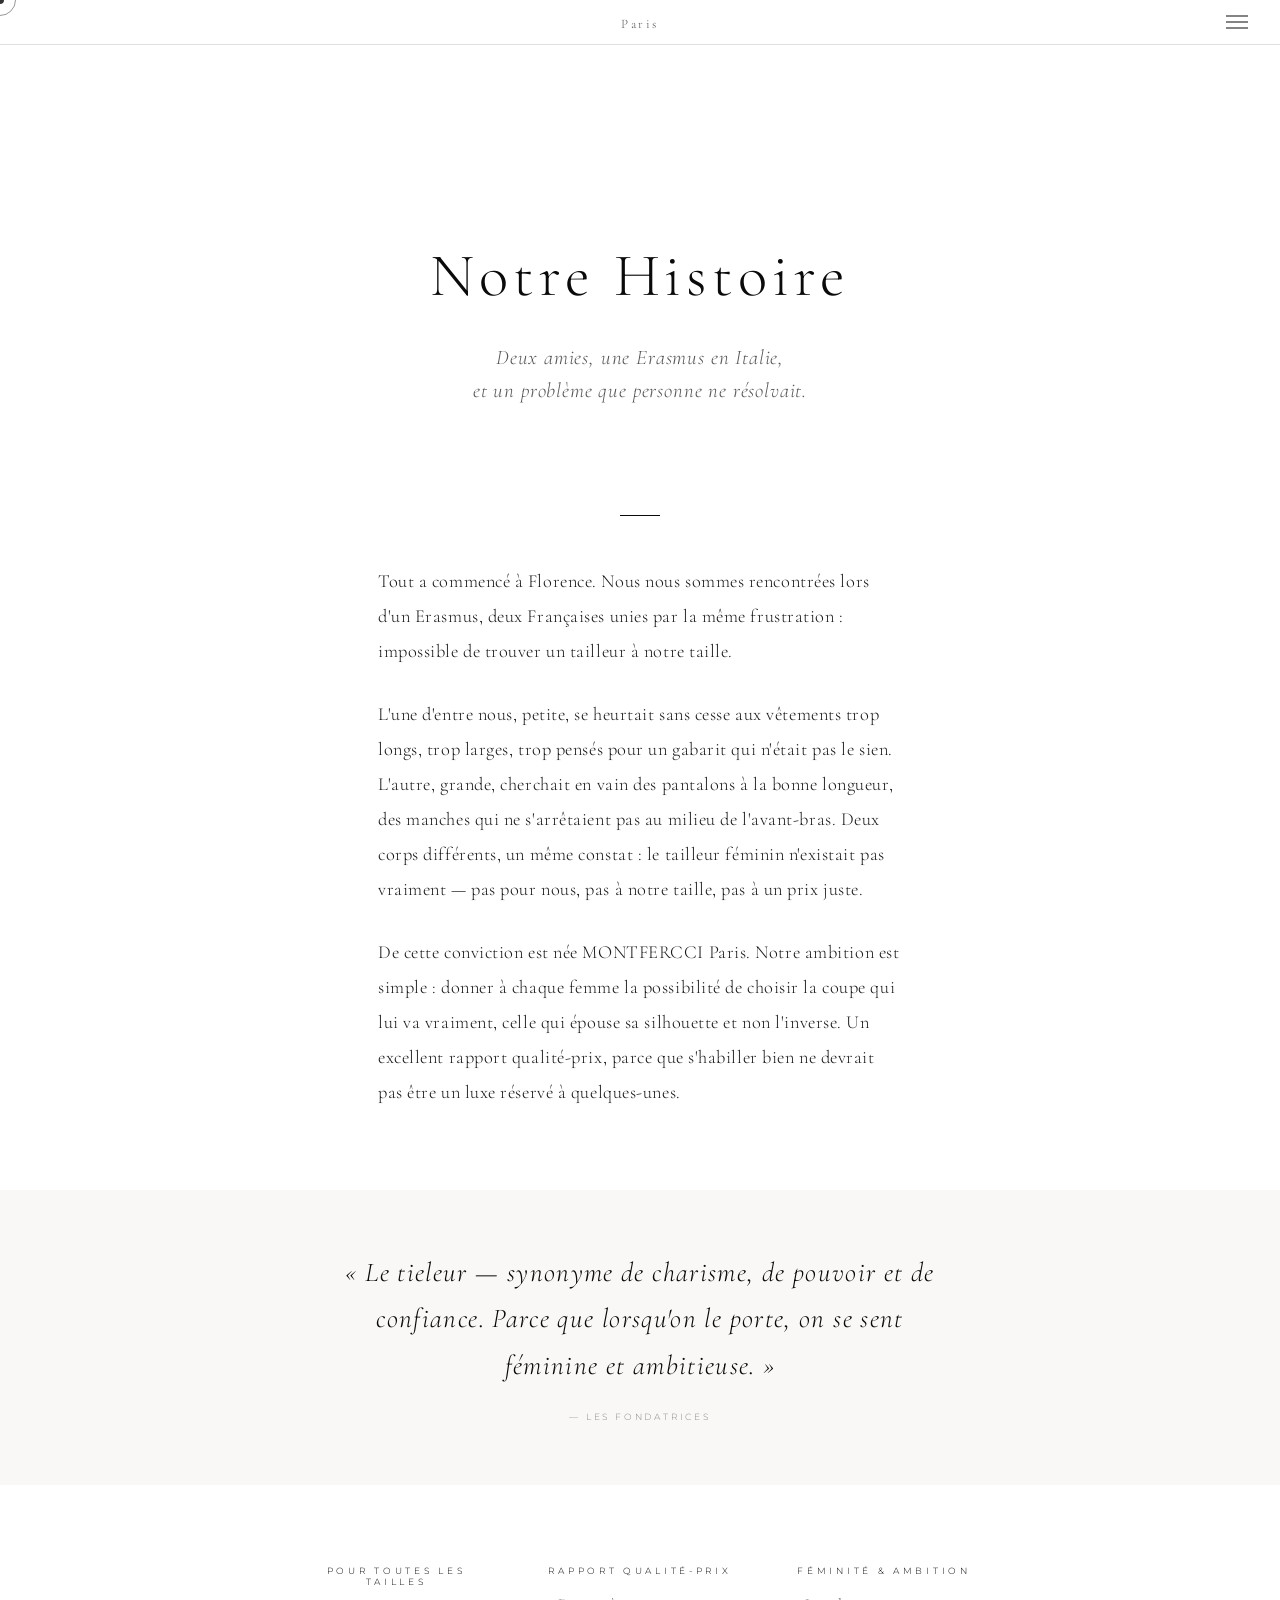
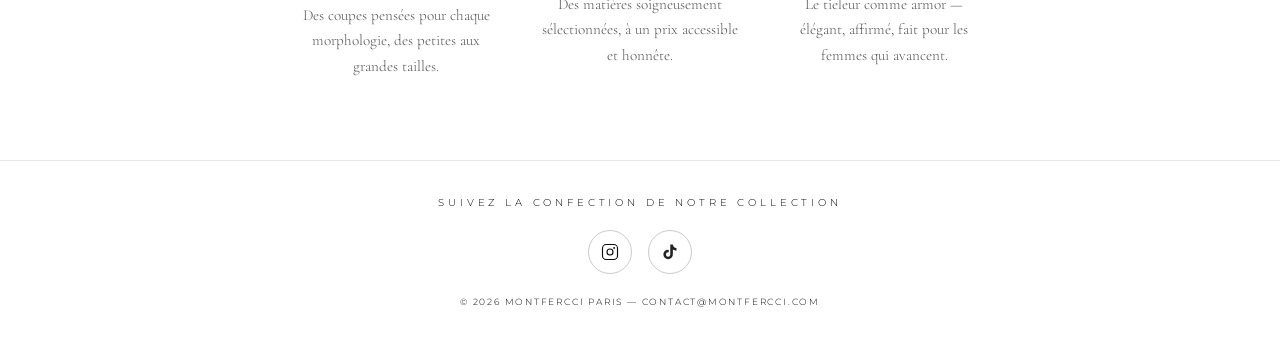
==== notre-histoire.html @ 8227d82a "Update Notre Histoire with founders' real story" ====
<!DOCTYPE html>
<html lang="fr">
<head>
<meta charset="UTF-8">
<meta name="viewport" content="width=device-width, initial-scale=1.0">
<title>Notre Histoire — MONTFERCCI Paris</title>
<link href="https://fonts.googleapis.com/css2?family=Cormorant+Garamond:ital,wght@0,300;0,400;0,500;1,300;1,400&family=Montserrat:wght@300;400&display=swap" rel="stylesheet">
<style>
*,*::before,*::after{margin:0;padding:0;box-sizing:border-box}
html{scroll-behavior:smooth}
body{background:#fff;color:#0a0a0a;font-family:'Montserrat',sans-serif;font-weight:300;overflow-x:hidden;cursor:none}

.cursor{position:fixed;width:8px;height:8px;background:#333333;border-radius:50%;pointer-events:none;z-index:9999;transform:translate(-50%,-50%)}
.cursor-ring{position:fixed;width:32px;height:32px;border:1px solid #333333;border-radius:50%;pointer-events:none;z-index:9998;transform:translate(-50%,-50%);transition:all .15s ease;opacity:.5}

header{
  position:fixed;top:0;left:0;right:0;z-index:100;
  padding:12px 48px;display:flex;align-items:center;justify-content:center;
  border-bottom:1px solid rgba(51,51,51,.15);
  background:rgba(255,255,255,.92);backdrop-filter:blur(12px);
  animation:slideDown .8s ease forwards;
}
.logo-link{text-decoration:none;display:flex;flex-direction:column;align-items:center;justify-content:center}
.logo-img{height:80px;width:auto;display:block}
.logo-tagline{display:block;font-family:'Cormorant Garamond',serif;font-size:13px;letter-spacing:.2em;color:#555;margin-top:4px}
.burger{position:absolute;right:24px;top:50%;transform:translateY(-50%);background:none;border:none;cursor:none;display:flex;flex-direction:column;gap:5px;padding:8px;z-index:110}
.burger span{display:block;width:22px;height:1px;background:#0a0a0a;transition:all .3s ease}
.dropdown-menu{position:fixed;top:0;right:0;width:260px;height:100vh;background:#fff;z-index:105;display:flex;flex-direction:column;justify-content:flex-start;padding:100px 40px 48px;transform:translateX(100%);transition:transform .4s cubic-bezier(.77,0,.175,1)}
.dropdown-menu.open{transform:translateX(0)}
.dropdown-menu a{font-family:'Cormorant Garamond',serif;font-size:1.6rem;font-weight:300;letter-spacing:.06em;color:#0a0a0a;text-decoration:none;padding:14px 0;border-bottom:1px solid rgba(51,51,51,.1);cursor:none;transition:opacity .2s}
.dropdown-menu a:last-child{border-bottom:none}
.dropdown-menu a:hover{opacity:.4}
.menu-overlay{position:fixed;inset:0;background:rgba(0,0,0,.2);z-index:104;opacity:0;pointer-events:none;transition:opacity .4s}
.menu-overlay.open{opacity:1;pointer-events:all}

.page-content{padding-top:160px;min-height:100vh}

.histoire-hero{
  text-align:center;
  padding:80px 48px 60px;
  max-width:780px;
  margin:0 auto;
  animation:fadeUp 1.1s .2s ease both;
}
.histoire-hero h1{
  font-family:'Cormorant Garamond',serif;
  font-size:clamp(2.2rem,6vw,3.8rem);
  font-weight:300;
  letter-spacing:.08em;
  margin-bottom:28px;
  line-height:1.2;
}
.histoire-hero .sous-titre{
  font-family:'Cormorant Garamond',serif;
  font-style:italic;
  font-size:clamp(1rem,2.5vw,1.3rem);
  font-weight:300;
  color:#555;
  letter-spacing:.04em;
  line-height:1.6;
}

.separateur{
  width:40px;
  height:1px;
  background:#0a0a0a;
  margin:48px auto;
  animation:fadeIn 1s .6s ease both;
}

.section-texte{
  max-width:620px;
  margin:0 auto;
  padding:0 48px 80px;
  animation:fadeUp 1.1s .4s ease both;
}
.section-texte p{
  font-family:'Cormorant Garamond',serif;
  font-size:clamp(1rem,2vw,1.15rem);
  font-weight:300;
  line-height:1.9;
  letter-spacing:.03em;
  color:#1a1a1a;
  margin-bottom:28px;
}
.section-texte p:last-child{margin-bottom:0}

.citation{
  text-align:center;
  padding:60px 48px;
  background:#f9f8f6;
  animation:fadeIn 1s .5s ease both;
}
.citation blockquote{
  font-family:'Cormorant Garamond',serif;
  font-style:italic;
  font-size:clamp(1.2rem,3vw,1.7rem);
  font-weight:300;
  letter-spacing:.05em;
  color:#0a0a0a;
  max-width:600px;
  margin:0 auto;
  line-height:1.7;
}
.citation cite{
  display:block;
  margin-top:20px;
  font-family:'Montserrat',sans-serif;
  font-size:.58rem;
  letter-spacing:.3em;
  text-transform:uppercase;
  color:#888;
  font-style:normal;
}

.valeurs{
  max-width:780px;
  margin:0 auto;
  padding:80px 48px;
  display:grid;
  grid-template-columns:repeat(3,1fr);
  gap:48px;
  animation:fadeUp 1.1s .5s ease both;
}
.valeur{text-align:center}
.valeur-titre{
  font-family:'Montserrat',sans-serif;
  font-size:.58rem;
  letter-spacing:.4em;
  text-transform:uppercase;
  margin-bottom:16px;
}
.valeur-texte{
  font-family:'Cormorant Garamond',serif;
  font-size:.95rem;
  line-height:1.7;
  color:#555;
}

footer{border-top:1px solid rgba(51,51,51,.12);padding:36px 48px 32px;display:flex;flex-direction:column;align-items:center;gap:22px;animation:fadeIn 1.2s 1.2s ease both}
.footer-label{font-size:.6rem;letter-spacing:.4em;color:#0a0a0a;text-transform:uppercase;text-align:center}
.social-links{display:flex;gap:16px}
.social-link{display:flex;align-items:center;justify-content:center;width:44px;height:44px;border:1px solid rgba(51,51,51,.25);border-radius:50%;color:#0a0a0a;text-decoration:none;transition:all .3s;cursor:none}
.social-link:hover{border-color:#0a0a0a}
.social-link svg{width:18px;height:18px}
.footer-bottom{font-size:.56rem;letter-spacing:.2em;color:#0a0a0a;text-transform:uppercase;text-align:center}

@keyframes fadeUp{from{opacity:0;transform:translateY(30px)}to{opacity:1;transform:translateY(0)}}
@keyframes fadeIn{from{opacity:0}to{opacity:1}}
@keyframes slideDown{from{opacity:0;transform:translateY(-20px)}to{opacity:1;transform:translateY(0)}}

@media(max-width:480px){
  header{padding:12px 24px}
  .histoire-hero{padding:60px 24px 40px}
  .section-texte{padding:0 24px 60px}
  .valeurs{grid-template-columns:1fr;gap:36px;padding:60px 24px}
  .citation{padding:48px 24px}
  footer{padding:36px 24px 32px}
}
</style>
</head>
<body>

<div class="cursor" id="cursor"></div>
<div class="cursor-ring" id="cursorRing"></div>

<header>
  <a href="index.html" class="logo-link">
    <img src="logo.png" alt="MONTFERCCI Paris" class="logo-img" onerror="this.style.display='none'">
    <span class="logo-tagline">Paris</span>
  </a>
  <button class="burger" id="burger" aria-label="Menu">
    <span></span><span></span><span></span>
  </button>
</header>
<div class="menu-overlay" id="menuOverlay"></div>
<nav class="dropdown-menu" id="dropdownMenu">
  <a href="index.html">Nos Tieleurs</a>
  <a href="notre-histoire.html">Notre Histoire</a>
</nav>

<main class="page-content">

  <div class="histoire-hero">
    <h1>Notre Histoire</h1>
    <p class="sous-titre">Deux amies, une Erasmus en Italie,<br>et un problème que personne ne résolvait.</p>
  </div>

  <div class="separateur"></div>

  <div class="section-texte">
    <p>Tout a commencé à Florence. Nous nous sommes rencontrées lors d'un Erasmus, deux Françaises unies par la même frustration : impossible de trouver un tailleur à notre taille.</p>
    <p>L'une d'entre nous, petite, se heurtait sans cesse aux vêtements trop longs, trop larges, trop pensés pour un gabarit qui n'était pas le sien. L'autre, grande, cherchait en vain des pantalons à la bonne longueur, des manches qui ne s'arrêtaient pas au milieu de l'avant-bras. Deux corps différents, un même constat : le tailleur féminin n'existait pas vraiment — pas pour nous, pas à notre taille, pas à un prix juste.</p>
    <p>De cette conviction est née MONTFERCCI Paris. Notre ambition est simple : donner à chaque femme la possibilité de choisir la coupe qui lui va vraiment, celle qui épouse sa silhouette et non l'inverse. Un excellent rapport qualité-prix, parce que s'habiller bien ne devrait pas être un luxe réservé à quelques-unes.</p>
  </div>

  <div class="citation">
    <blockquote>
      « Le tieleur — synonyme de charisme, de pouvoir et de confiance. Parce que lorsqu'on le porte, on se sent féminine et ambitieuse. »
      <cite>— Les fondatrices</cite>
    </blockquote>
  </div>

  <div class="valeurs">
    <div class="valeur">
      <p class="valeur-titre">Pour toutes les tailles</p>
      <p class="valeur-texte">Des coupes pensées pour chaque morphologie, des petites aux grandes tailles.</p>
    </div>
    <div class="valeur">
      <p class="valeur-titre">Rapport qualité-prix</p>
      <p class="valeur-texte">Des matières soigneusement sélectionnées, à un prix accessible et honnête.</p>
    </div>
    <div class="valeur">
      <p class="valeur-titre">Féminité & ambition</p>
      <p class="valeur-texte">Le tieleur comme armor — élégant, affirmé, fait pour les femmes qui avancent.</p>
    </div>
  </div>

</main>

<footer>
  <p class="footer-label">Suivez la confection de notre collection</p>
  <div class="social-links">
    <a href="https://instagram.com" target="_blank" class="social-link" aria-label="Instagram">
      <svg viewBox="0 0 24 24" fill="none" stroke="currentColor" stroke-width="1.5" stroke-linecap="round" stroke-linejoin="round"><rect x="2" y="2" width="20" height="20" rx="5"/><circle cx="12" cy="12" r="4"/><circle cx="17.5" cy="6.5" r=".5" fill="currentColor"/></svg>
    </a>
    <a href="https://tiktok.com" target="_blank" class="social-link" aria-label="TikTok">
      <svg viewBox="0 0 24 24" fill="currentColor"><path d="M19.59 6.69a4.83 4.83 0 0 1-3.77-4.25V2h-3.45v13.67a2.89 2.89 0 0 1-2.88 2.5 2.89 2.89 0 0 1-2.89-2.89 2.89 2.89 0 0 1 2.89-2.89c.28 0 .54.04.79.1V9.01a6.33 6.33 0 0 0-.79-.05 6.34 6.34 0 0 0-6.34 6.34 6.34 6.34 0 0 0 6.34 6.34 6.34 6.34 0 0 0 6.33-6.34V8.69a8.12 8.12 0 0 0 4.77 1.52V6.76a4.85 4.85 0 0 1-1-.07z" opacity=".9"/></svg>
    </a>
  </div>
  <p class="footer-bottom">© 2026 Montfercci Paris — contact@montfercci.com</p>
</footer>

<script>
const cursor = document.getElementById('cursor');
const cursorRing = document.getElementById('cursorRing');
let mouseX=0,mouseY=0,ringX=0,ringY=0;
document.addEventListener('mousemove',e=>{mouseX=e.clientX;mouseY=e.clientY;cursor.style.left=mouseX+'px';cursor.style.top=mouseY+'px'});
(function animRing(){ringX+=(mouseX-ringX)*.12;ringY+=(mouseY-ringY)*.12;cursorRing.style.left=ringX+'px';cursorRing.style.top=ringY+'px';requestAnimationFrame(animRing)})();
document.querySelectorAll('a,button').forEach(el=>{
  el.addEventListener('mouseenter',()=>{cursorRing.style.transform='translate(-50%,-50%) scale(1.5)';cursorRing.style.opacity='1'});
  el.addEventListener('mouseleave',()=>{cursorRing.style.transform='translate(-50%,-50%) scale(1)';cursorRing.style.opacity='.5'});
});
const burger = document.getElementById('burger');
const menu = document.getElementById('dropdownMenu');
const overlay = document.getElementById('menuOverlay');
burger.addEventListener('click', () => {
  menu.classList.toggle('open');
  overlay.classList.toggle('open');
});
overlay.addEventListener('click', () => {
  menu.classList.remove('open');
  overlay.classList.remove('open');
});
</script>
</body>
</html>
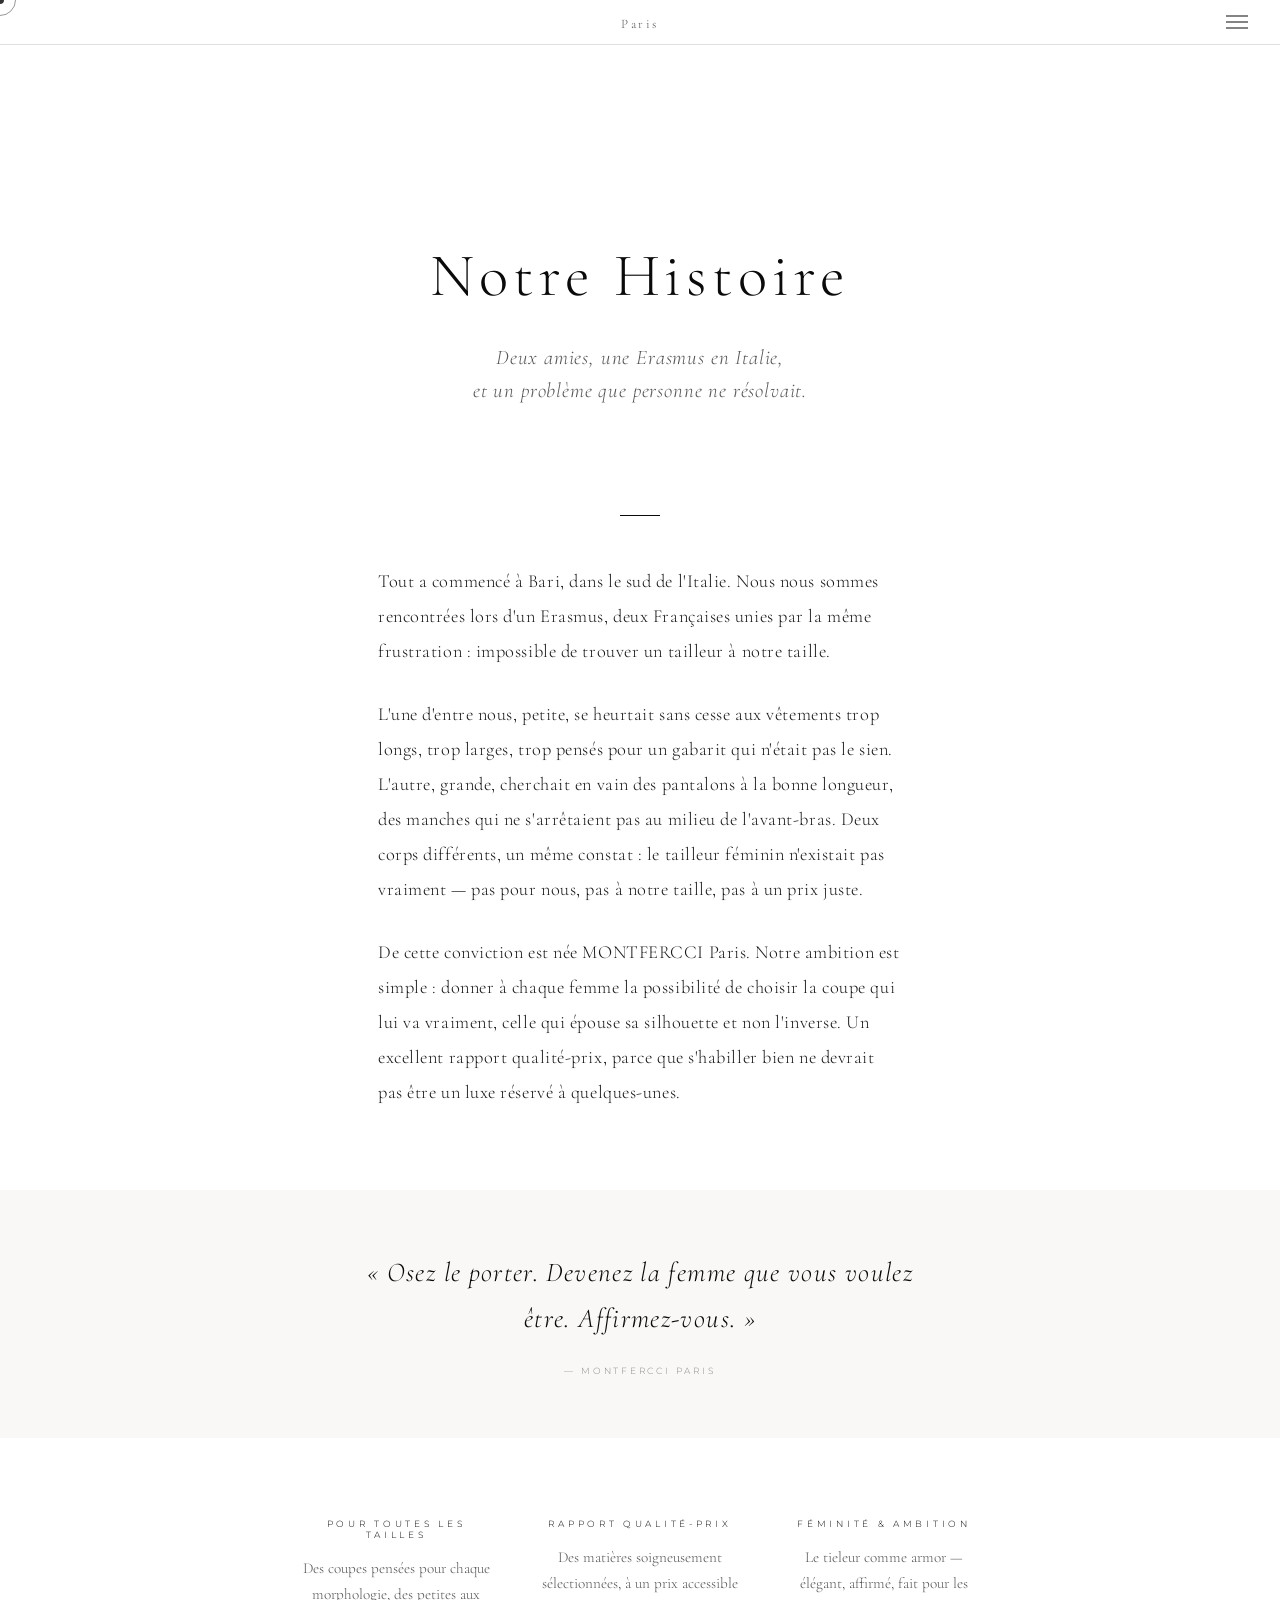
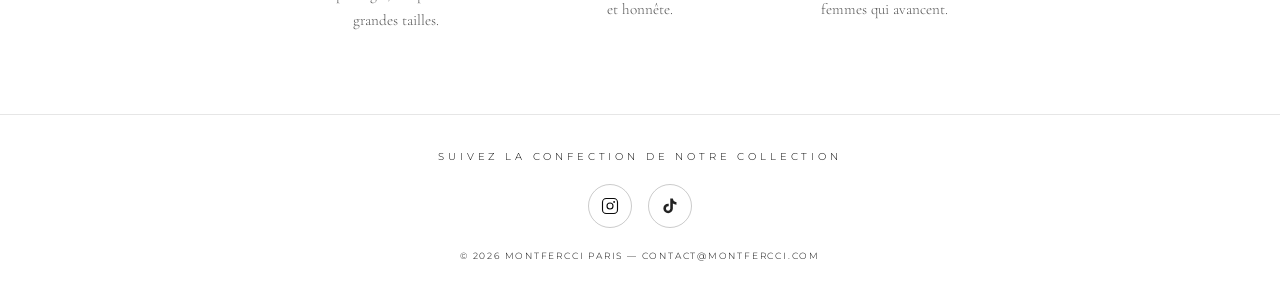
==== commit 0963c0aa: "Update story: Bari instead of Florence, new brand citation" ====
--- a/notre-histoire.html
+++ b/notre-histoire.html
@@ -189,15 +189,15 @@
   <div class="separateur"></div>
 
   <div class="section-texte">
-    <p>Tout a commencé à Florence. Nous nous sommes rencontrées lors d'un Erasmus, deux Françaises unies par la même frustration : impossible de trouver un tailleur à notre taille.</p>
+    <p>Tout a commencé à Bari, dans le sud de l'Italie. Nous nous sommes rencontrées lors d'un Erasmus, deux Françaises unies par la même frustration : impossible de trouver un tailleur à notre taille.</p>
     <p>L'une d'entre nous, petite, se heurtait sans cesse aux vêtements trop longs, trop larges, trop pensés pour un gabarit qui n'était pas le sien. L'autre, grande, cherchait en vain des pantalons à la bonne longueur, des manches qui ne s'arrêtaient pas au milieu de l'avant-bras. Deux corps différents, un même constat : le tailleur féminin n'existait pas vraiment — pas pour nous, pas à notre taille, pas à un prix juste.</p>
     <p>De cette conviction est née MONTFERCCI Paris. Notre ambition est simple : donner à chaque femme la possibilité de choisir la coupe qui lui va vraiment, celle qui épouse sa silhouette et non l'inverse. Un excellent rapport qualité-prix, parce que s'habiller bien ne devrait pas être un luxe réservé à quelques-unes.</p>
   </div>
 
   <div class="citation">
     <blockquote>
-      « Le tieleur — synonyme de charisme, de pouvoir et de confiance. Parce que lorsqu'on le porte, on se sent féminine et ambitieuse. »
-      <cite>— Les fondatrices</cite>
+      « Osez le porter. Devenez la femme que vous voulez être. Affirmez-vous. »
+      <cite>— Montfercci Paris</cite>
     </blockquote>
   </div>
 
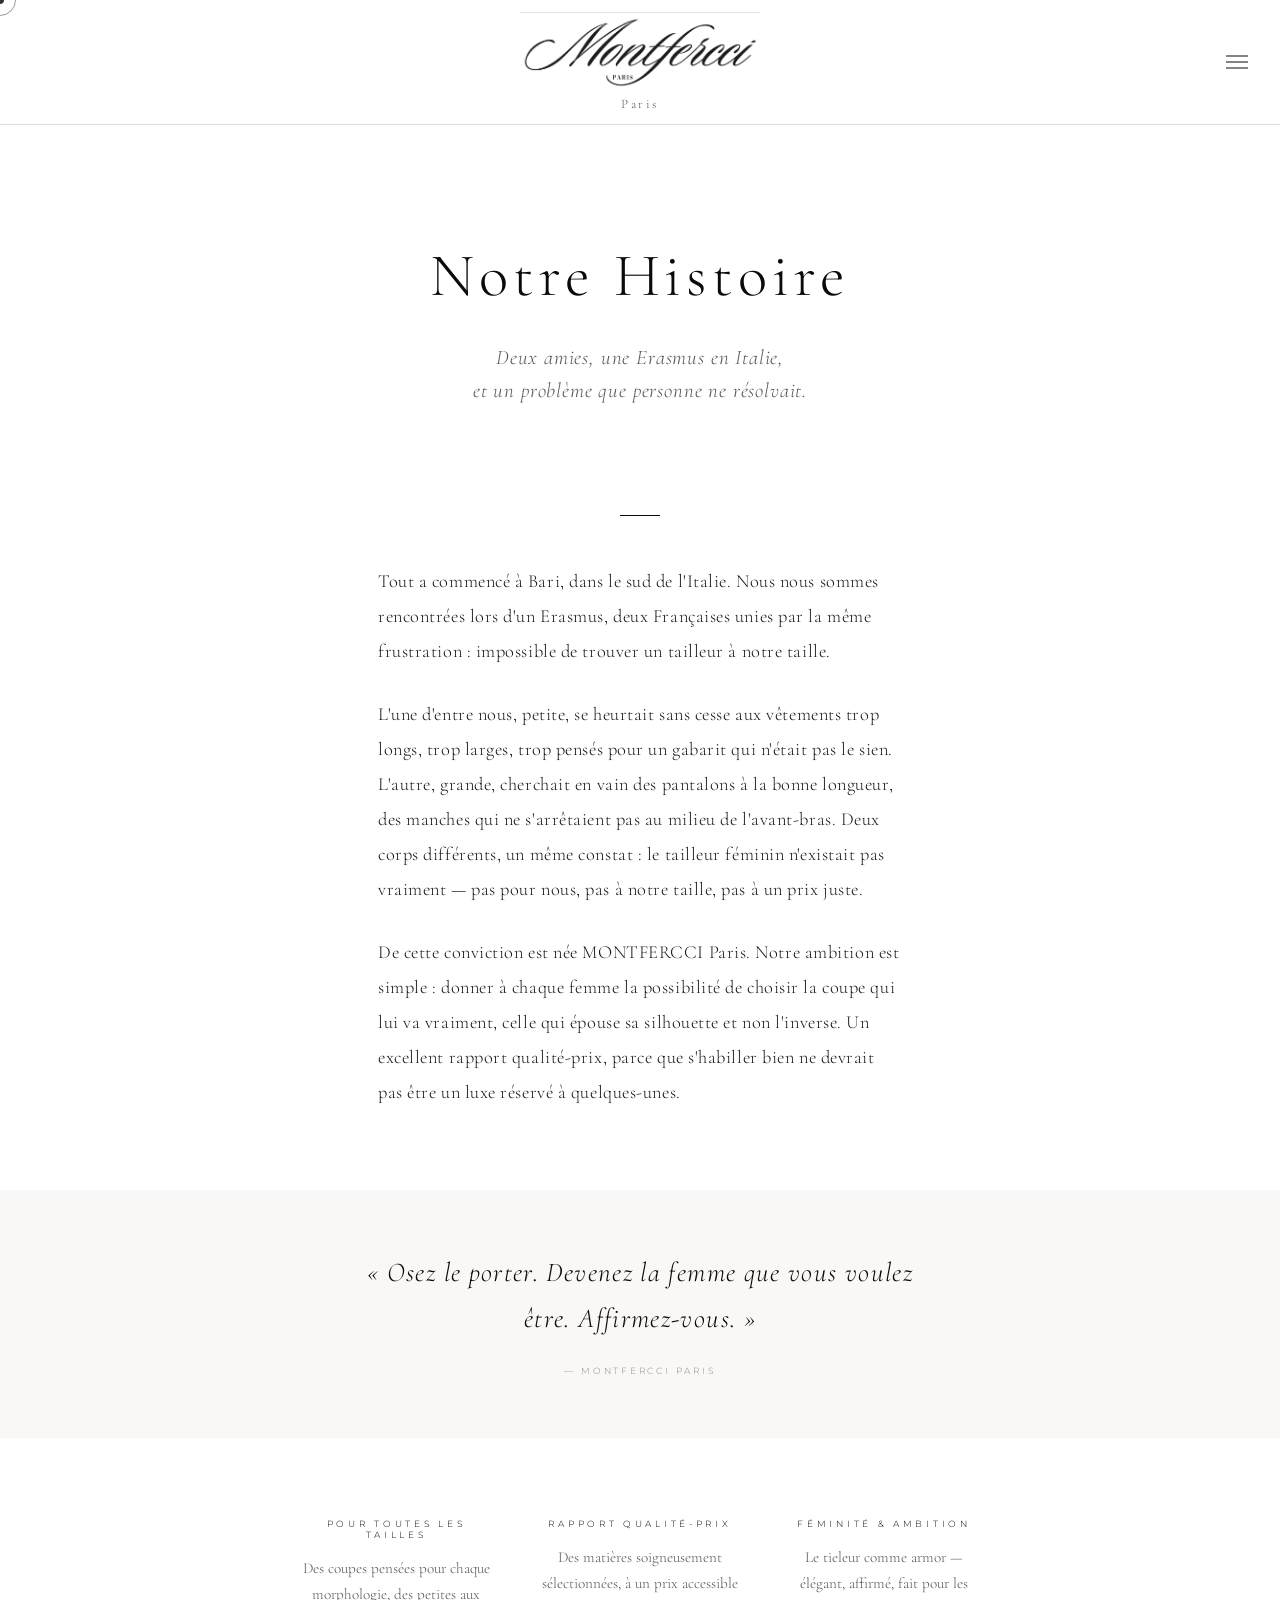
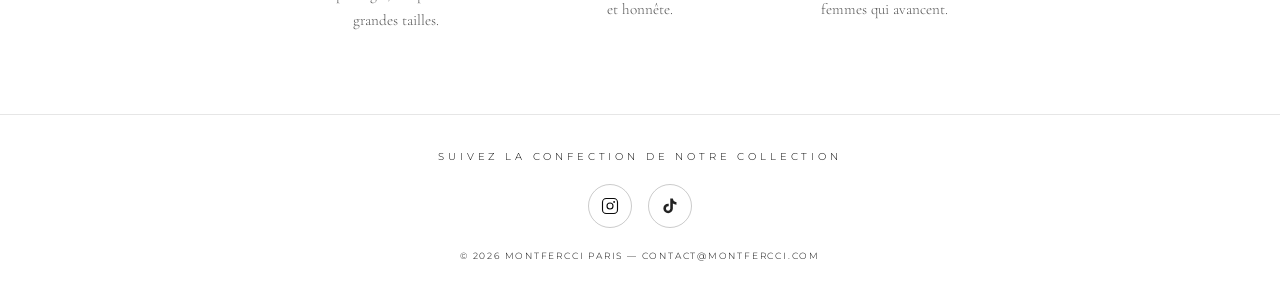
==== commit 079e29e9: "Embed base64 logo in Notre Histoire header so it always shows" ====
--- a/notre-histoire.html
+++ b/notre-histoire.html
@@ -166,7 +166,7 @@
 
 <header>
   <a href="index.html" class="logo-link">
-    <img src="logo.png" alt="MONTFERCCI Paris" class="logo-img" onerror="this.style.display='none'">
+    <img src="[data-uri]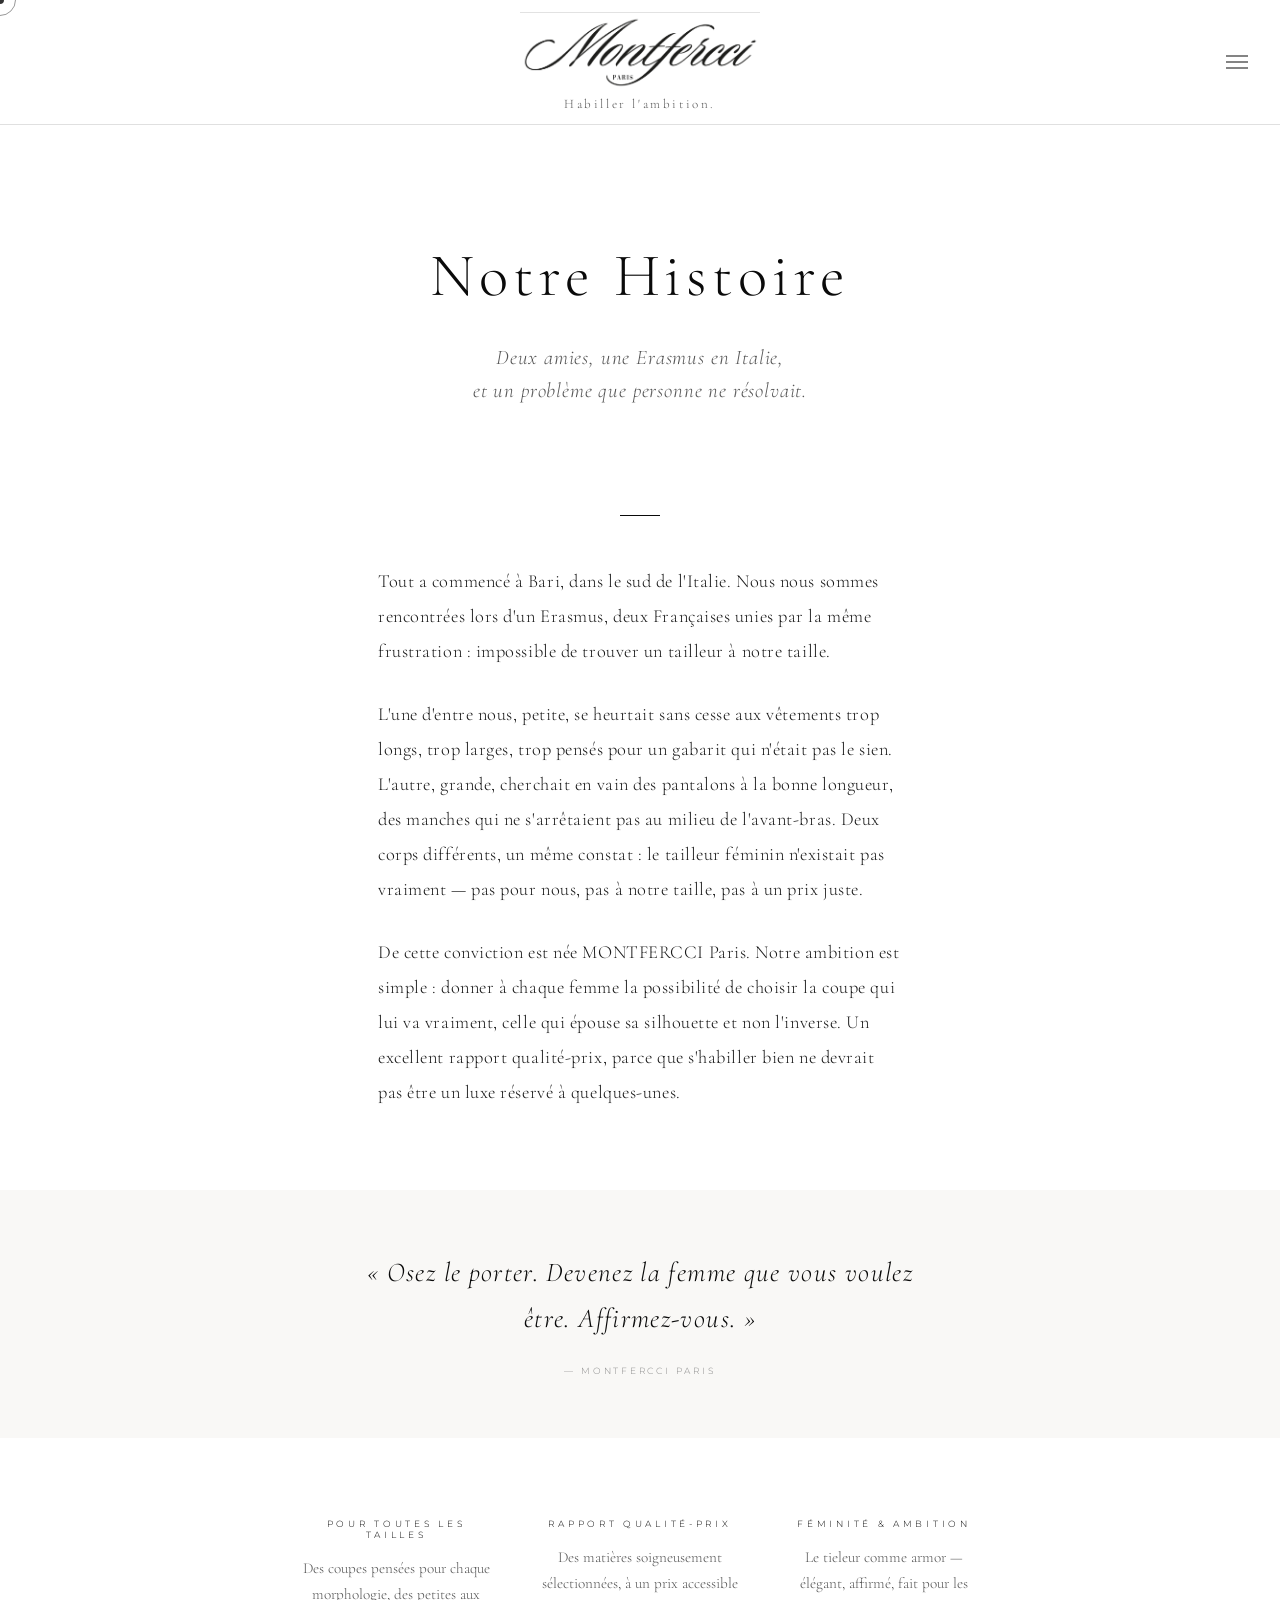
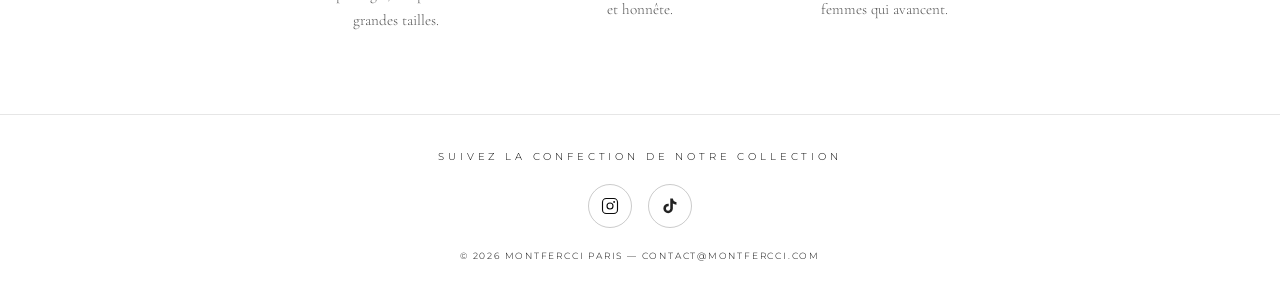
==== commit 38d8d10d: "Replace 'Paris' tagline with 'Habiller l'ambition.' in header" ====
--- a/notre-histoire.html
+++ b/notre-histoire.html
@@ -167,7 +167,7 @@
 <header>
   <a href="index.html" class="logo-link">
     <img src="[data-uri]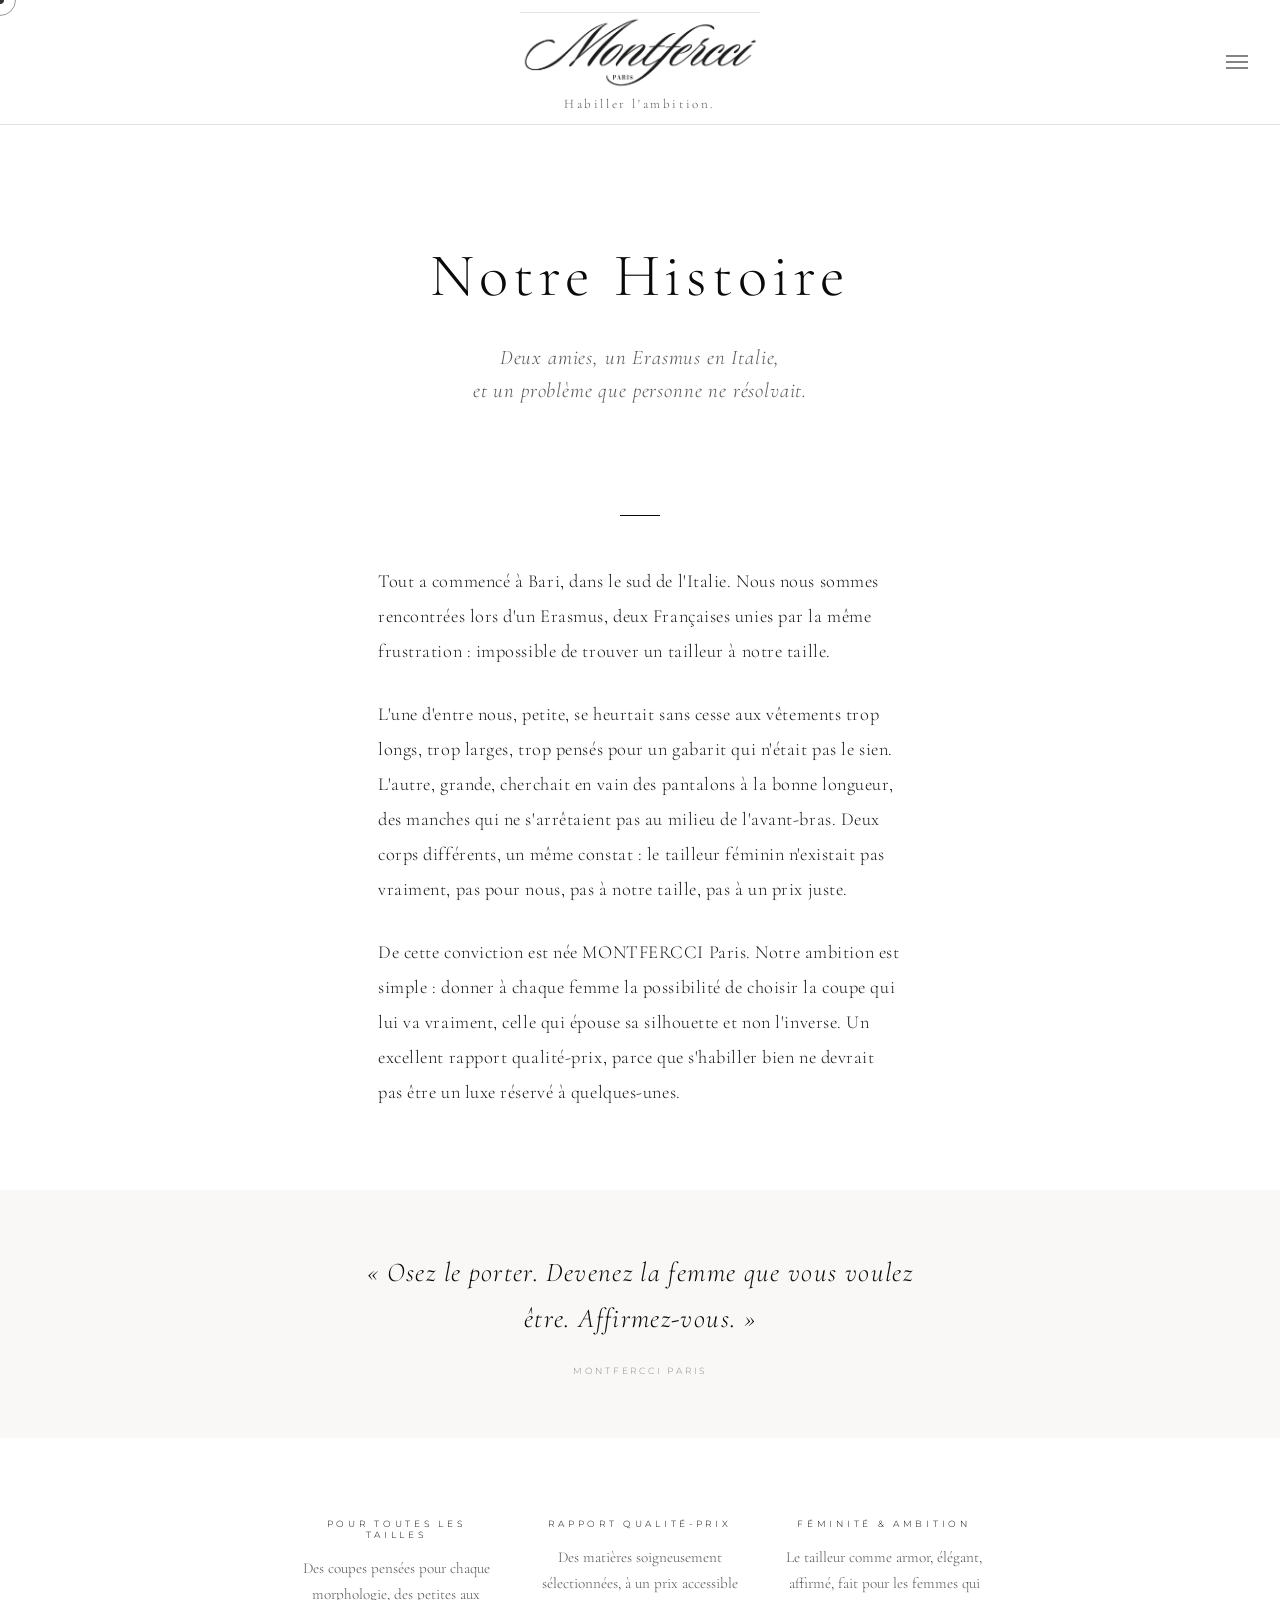
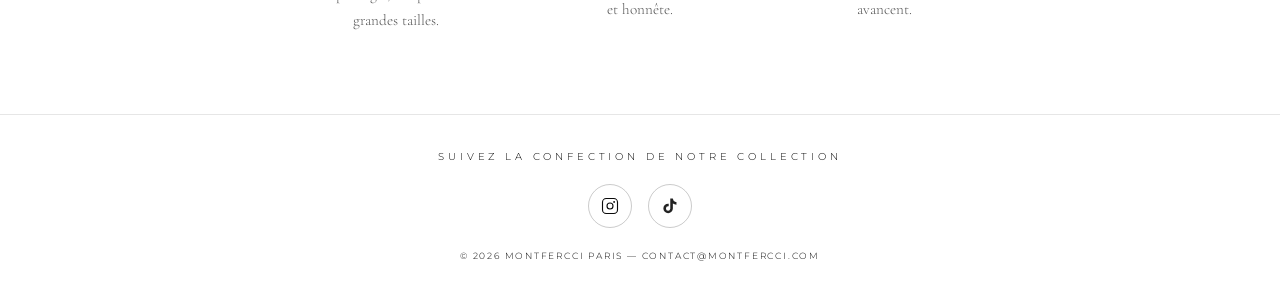
==== commit 264487c6: "Fix 'un Erasmus' typo and remove em dashes from Notre Histoire text" ====
--- a/notre-histoire.html
+++ b/notre-histoire.html
@@ -183,21 +183,21 @@
 
   <div class="histoire-hero">
     <h1>Notre Histoire</h1>
-    <p class="sous-titre">Deux amies, une Erasmus en Italie,<br>et un problème que personne ne résolvait.</p>
+    <p class="sous-titre">Deux amies, un Erasmus en Italie,<br>et un problème que personne ne résolvait.</p>
   </div>
 
   <div class="separateur"></div>
 
   <div class="section-texte">
     <p>Tout a commencé à Bari, dans le sud de l'Italie. Nous nous sommes rencontrées lors d'un Erasmus, deux Françaises unies par la même frustration : impossible de trouver un tailleur à notre taille.</p>
-    <p>L'une d'entre nous, petite, se heurtait sans cesse aux vêtements trop longs, trop larges, trop pensés pour un gabarit qui n'était pas le sien. L'autre, grande, cherchait en vain des pantalons à la bonne longueur, des manches qui ne s'arrêtaient pas au milieu de l'avant-bras. Deux corps différents, un même constat : le tailleur féminin n'existait pas vraiment — pas pour nous, pas à notre taille, pas à un prix juste.</p>
+    <p>L'une d'entre nous, petite, se heurtait sans cesse aux vêtements trop longs, trop larges, trop pensés pour un gabarit qui n'était pas le sien. L'autre, grande, cherchait en vain des pantalons à la bonne longueur, des manches qui ne s'arrêtaient pas au milieu de l'avant-bras. Deux corps différents, un même constat : le tailleur féminin n'existait pas vraiment, pas pour nous, pas à notre taille, pas à un prix juste.</p>
     <p>De cette conviction est née MONTFERCCI Paris. Notre ambition est simple : donner à chaque femme la possibilité de choisir la coupe qui lui va vraiment, celle qui épouse sa silhouette et non l'inverse. Un excellent rapport qualité-prix, parce que s'habiller bien ne devrait pas être un luxe réservé à quelques-unes.</p>
   </div>
 
   <div class="citation">
     <blockquote>
       « Osez le porter. Devenez la femme que vous voulez être. Affirmez-vous. »
-      <cite>— Montfercci Paris</cite>
+      <cite>Montfercci Paris</cite>
     </blockquote>
   </div>
 
@@ -212,7 +212,7 @@
     </div>
     <div class="valeur">
       <p class="valeur-titre">Féminité & ambition</p>
-      <p class="valeur-texte">Le tieleur comme armor — élégant, affirmé, fait pour les femmes qui avancent.</p>
+      <p class="valeur-texte">Le tailleur comme armor, élégant, affirmé, fait pour les femmes qui avancent.</p>
     </div>
   </div>
 
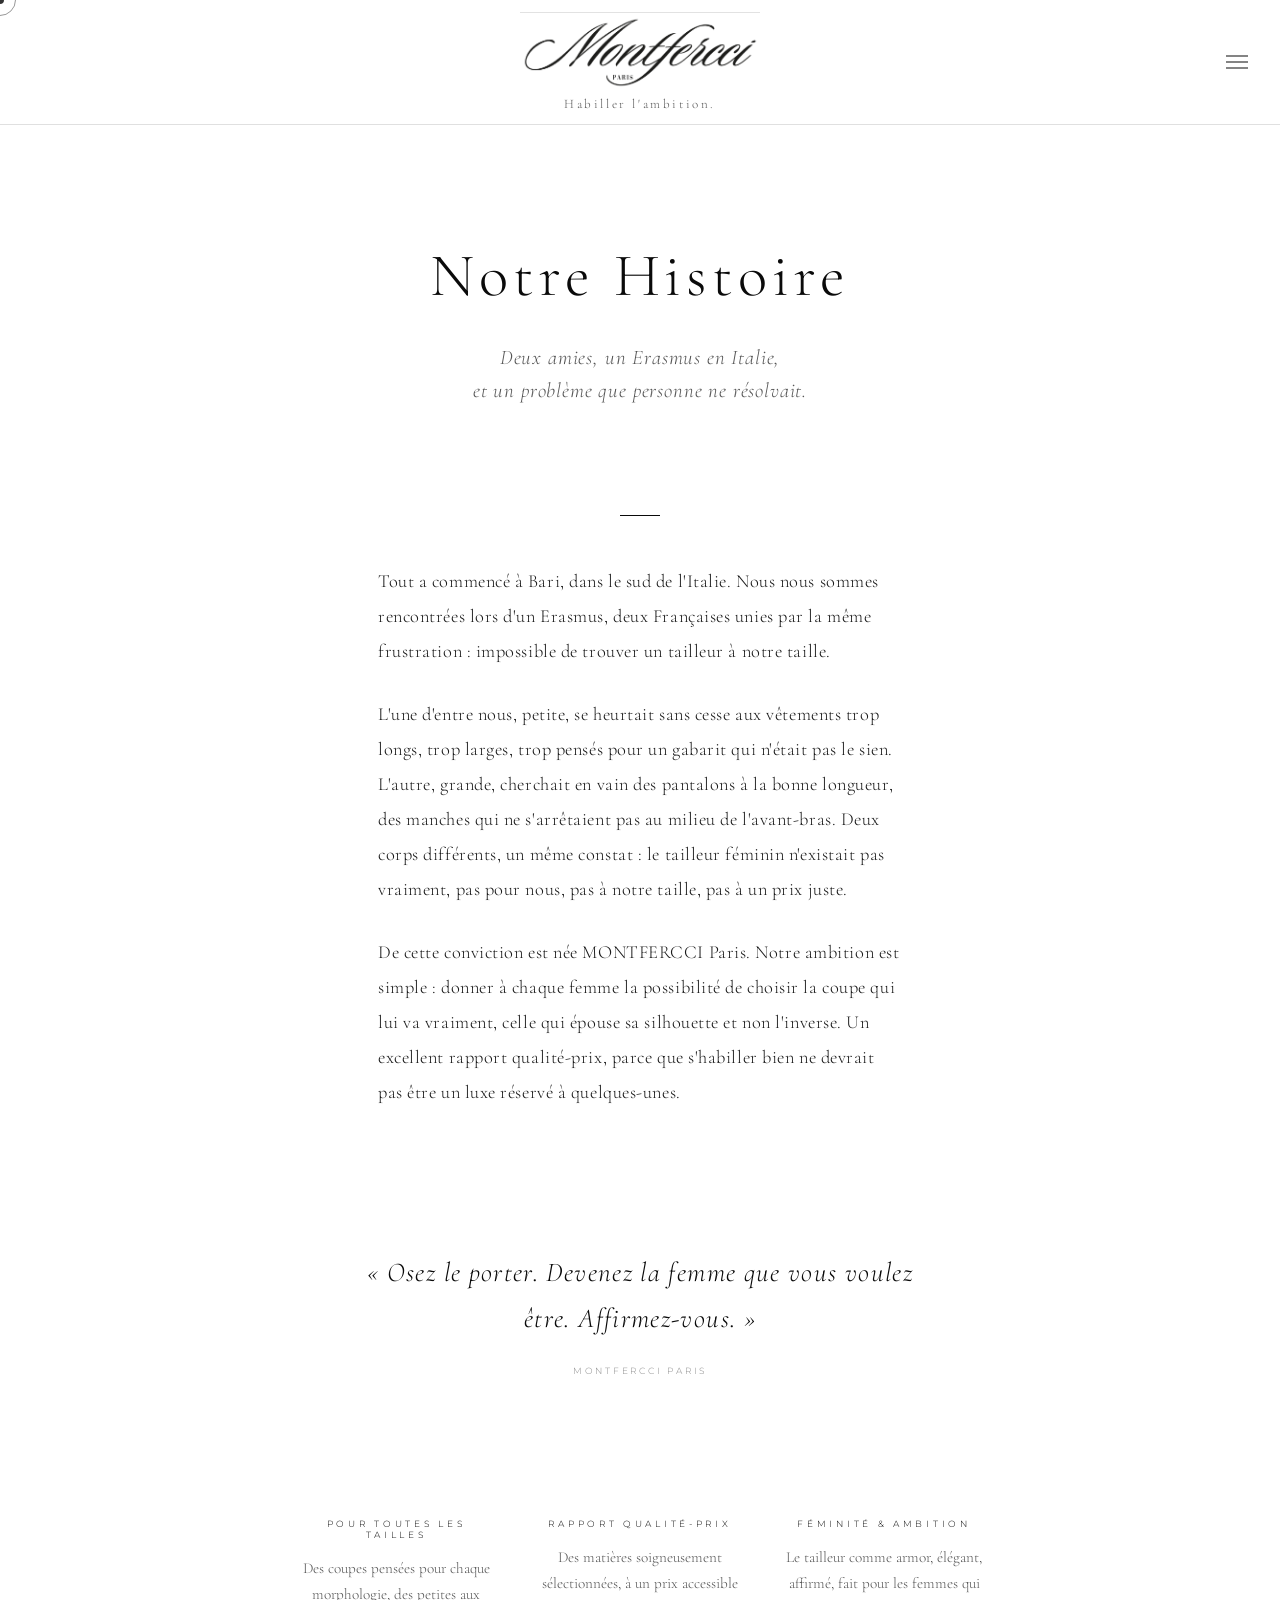
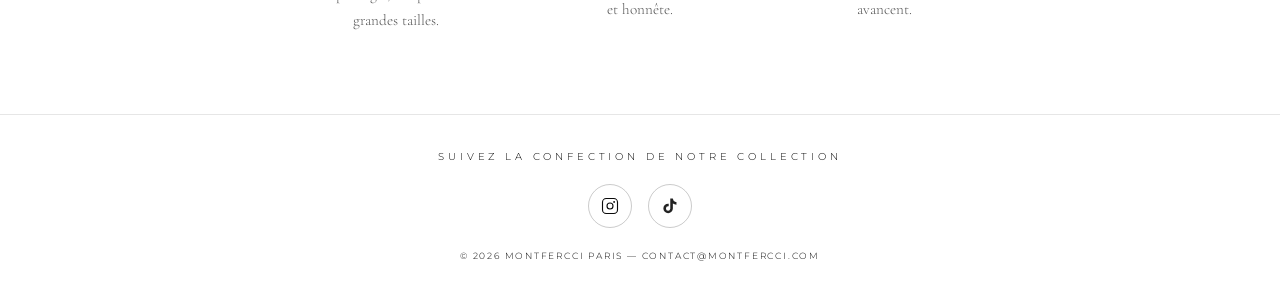
==== commit 29477c35: "Set citation section background to white" ====
--- a/notre-histoire.html
+++ b/notre-histoire.html
@@ -88,7 +88,7 @@
 .citation{
   text-align:center;
   padding:60px 48px;
-  background:#f9f8f6;
+  background:#fff;
   animation:fadeIn 1s .5s ease both;
 }
 .citation blockquote{
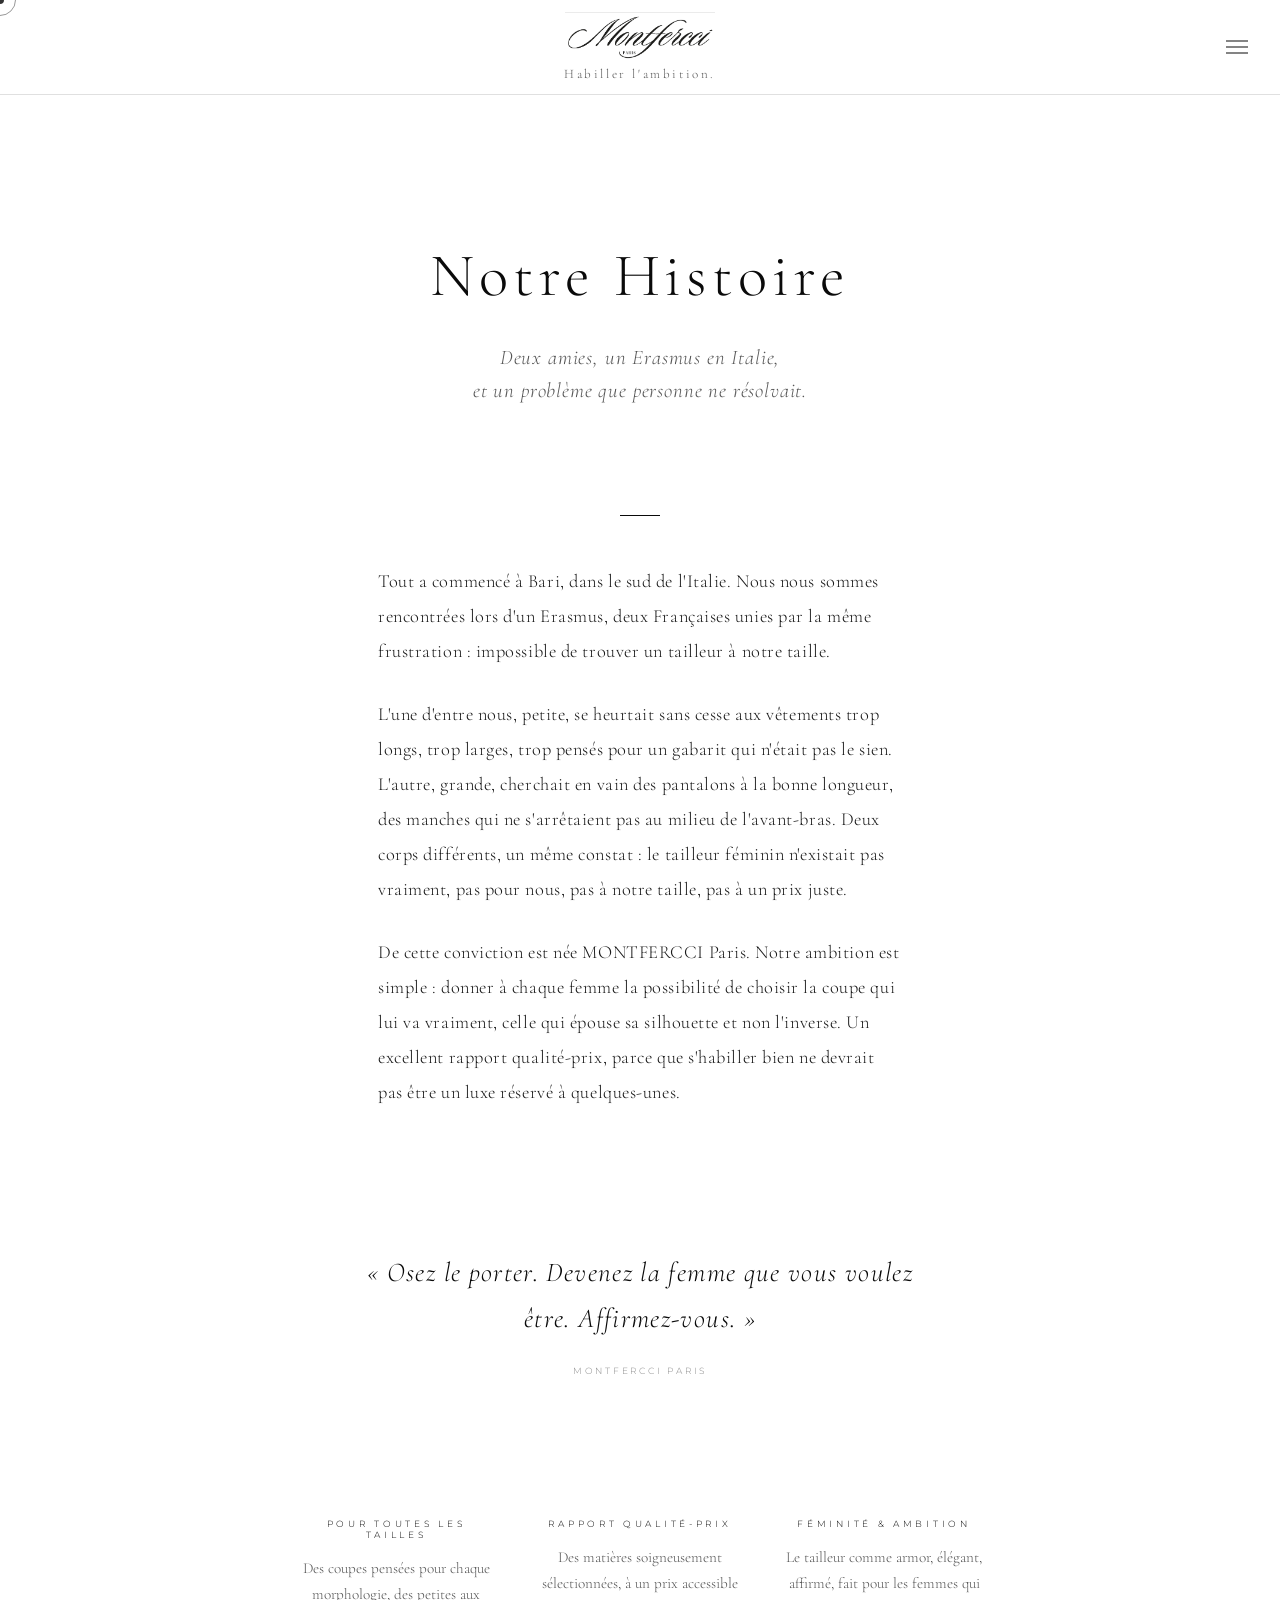
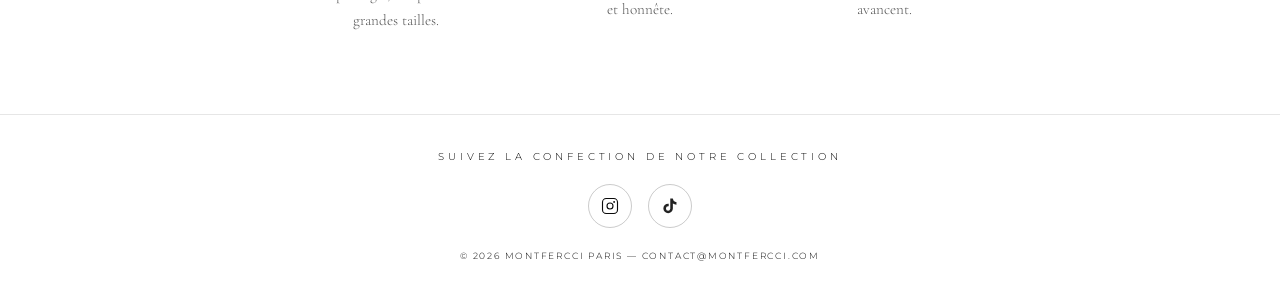
==== commit ac2e6ea4: "Reduce logo size from 80px to 50px on all pages" ====
--- a/notre-histoire.html
+++ b/notre-histoire.html
@@ -21,7 +21,7 @@
   animation:slideDown .8s ease forwards;
 }
 .logo-link{text-decoration:none;display:flex;flex-direction:column;align-items:center;justify-content:center}
-.logo-img{height:80px;width:auto;display:block}
+.logo-img{height:50px;width:auto;display:block}
 .logo-tagline{display:block;font-family:'Cormorant Garamond',serif;font-size:13px;letter-spacing:.2em;color:#555;margin-top:4px}
 .burger{position:absolute;right:24px;top:50%;transform:translateY(-50%);background:none;border:none;cursor:none;display:flex;flex-direction:column;gap:5px;padding:8px;z-index:110}
 .burger span{display:block;width:22px;height:1px;background:#0a0a0a;transition:all .3s ease}
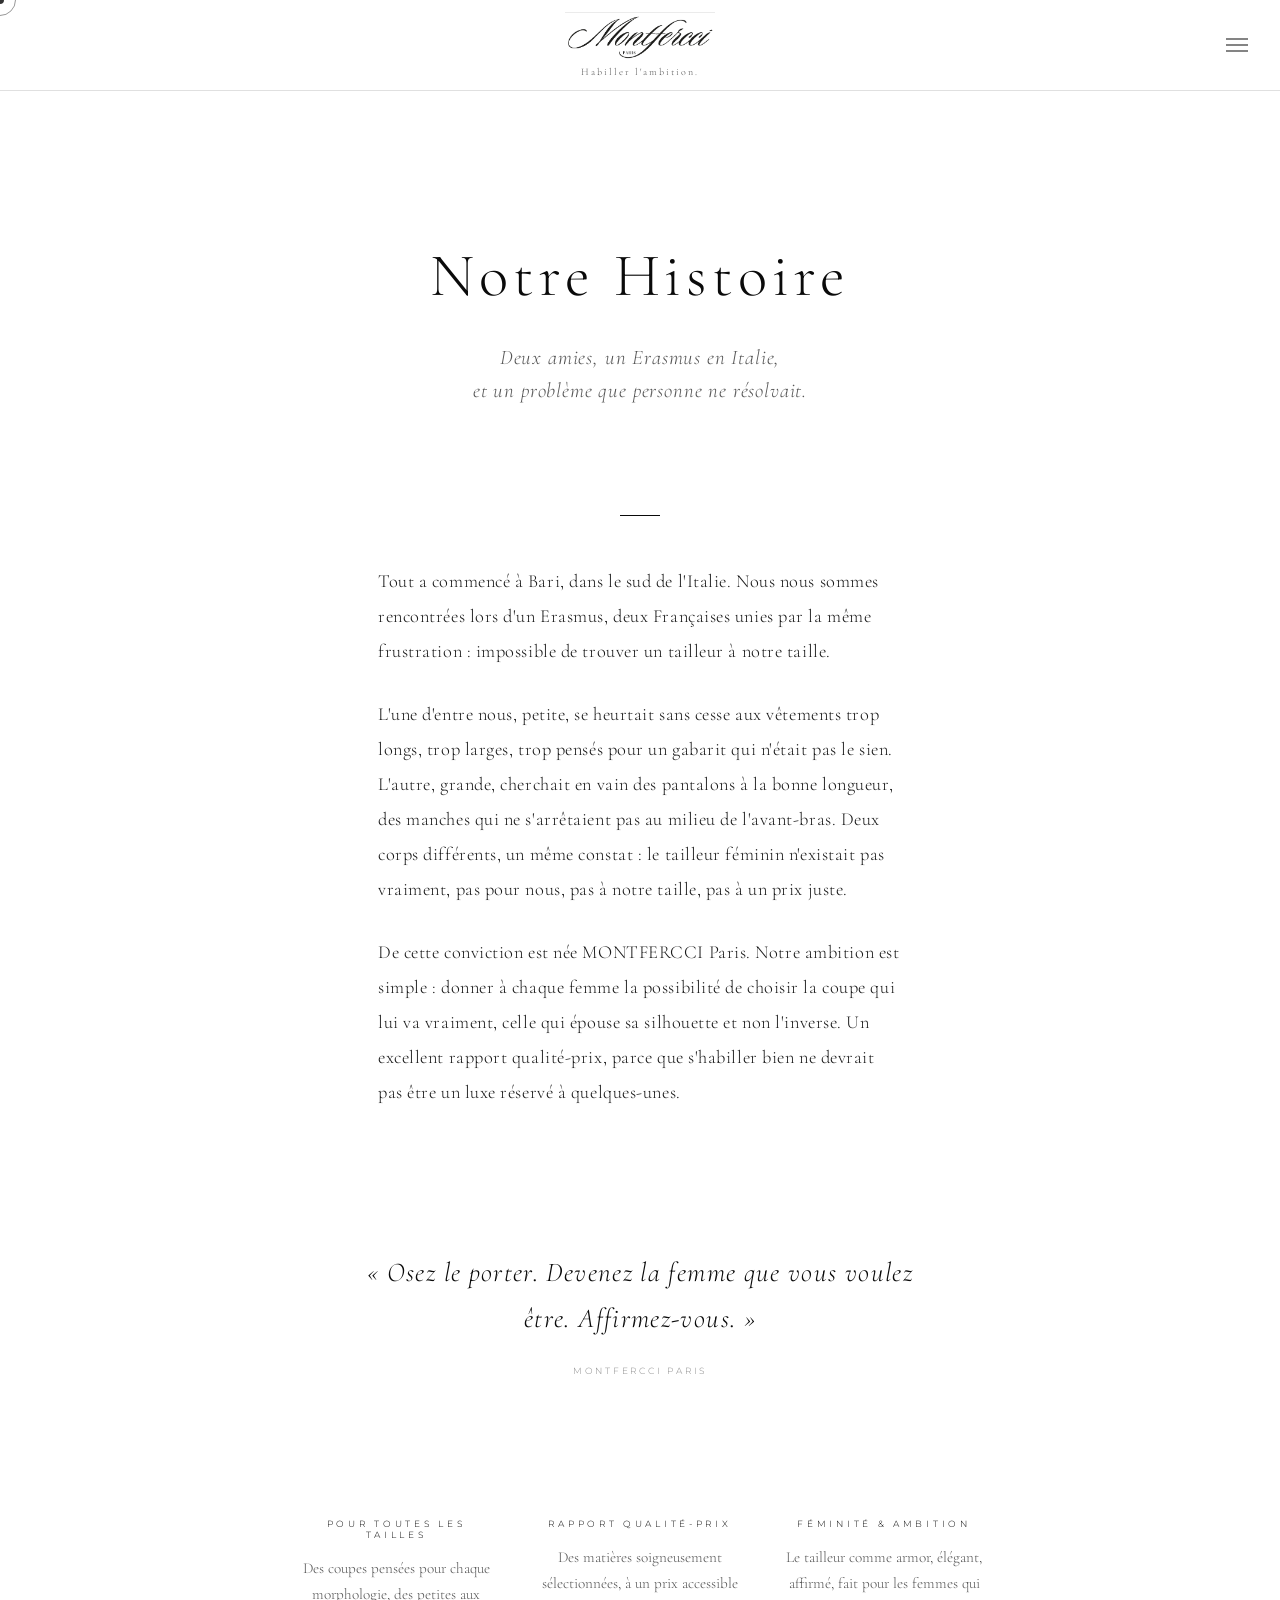
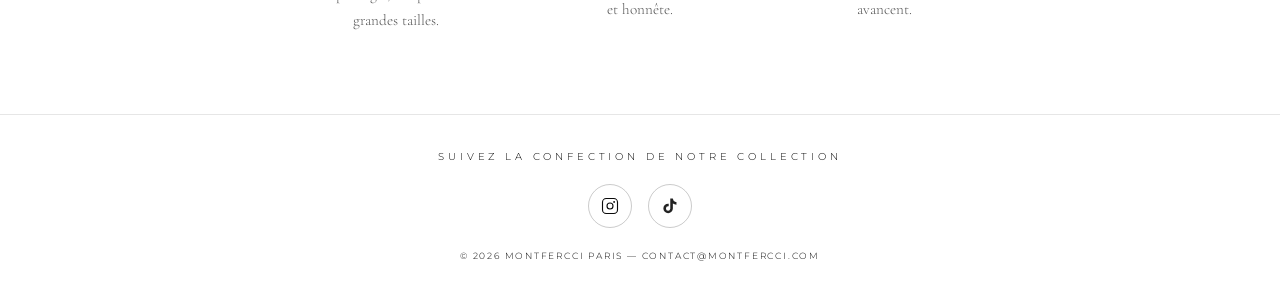
==== commit 04c50d3f: "Reduce logo tagline font size from 13px to 10px" ====
--- a/notre-histoire.html
+++ b/notre-histoire.html
@@ -22,7 +22,7 @@
 }
 .logo-link{text-decoration:none;display:flex;flex-direction:column;align-items:center;justify-content:center}
 .logo-img{height:50px;width:auto;display:block}
-.logo-tagline{display:block;font-family:'Cormorant Garamond',serif;font-size:13px;letter-spacing:.2em;color:#555;margin-top:4px}
+.logo-tagline{display:block;font-family:'Cormorant Garamond',serif;font-size:10px;letter-spacing:.2em;color:#555;margin-top:4px}
 .burger{position:absolute;right:24px;top:50%;transform:translateY(-50%);background:none;border:none;cursor:none;display:flex;flex-direction:column;gap:5px;padding:8px;z-index:110}
 .burger span{display:block;width:22px;height:1px;background:#0a0a0a;transition:all .3s ease}
 .dropdown-menu{position:fixed;top:0;right:0;width:260px;height:100vh;background:#fff;z-index:105;display:flex;flex-direction:column;justify-content:flex-start;padding:100px 40px 48px;transform:translateX(100%);transition:transform .4s cubic-bezier(.77,0,.175,1)}
